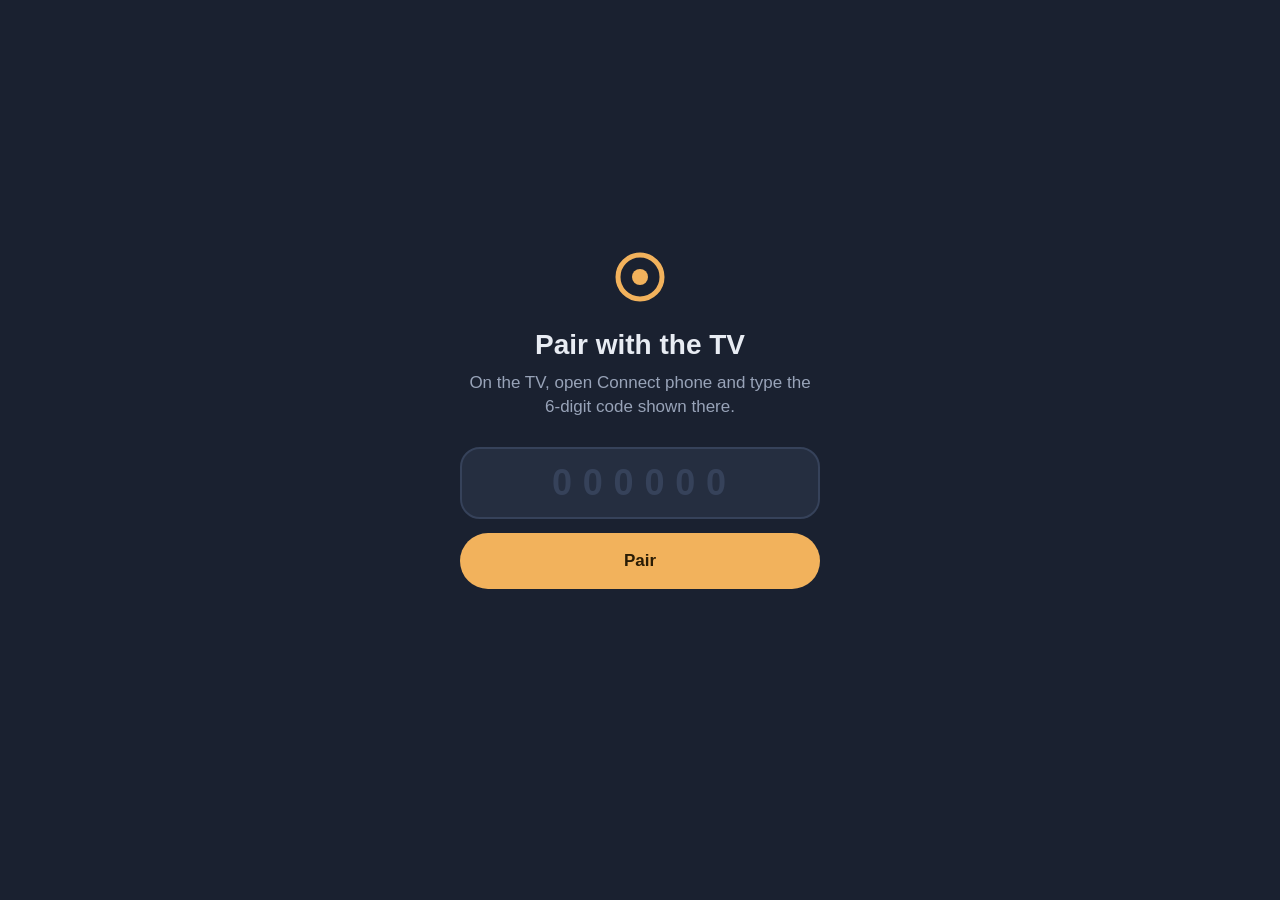
==== remote/web/static/index.html @ 1018f48e "v0.3.10 baseline" ====
<!doctype html>
<html lang="en">
<head>
<meta charset="utf-8">
<meta name="viewport" content="width=device-width, initial-scale=1, viewport-fit=cover, user-scalable=no">
<meta name="theme-color" content="#1A2130">
<meta name="apple-mobile-web-app-capable" content="yes">
<meta name="mobile-web-app-capable" content="yes">
<meta name="apple-mobile-web-app-status-bar-style" content="black-translucent">
<meta name="apple-mobile-web-app-title" content="Otto TV">
<title>Otto TV</title>
<link rel="manifest" href="manifest.webmanifest">
<link rel="icon" href="icon.svg" type="image/svg+xml">
<link rel="apple-touch-icon" href="icon-180.png">
<link rel="stylesheet" href="remote.css">
<script src="remote.js" defer></script>
</head>
<body>

<!-- Pairing: shown until this phone has the TV's token. -->
<main id="pair" class="screen" hidden>
  <div class="pair">
    <svg class="pair-mark" viewBox="0 0 64 64" aria-hidden="true"><circle cx="32" cy="32" r="22" fill="none" stroke="currentColor" stroke-width="5"/><circle cx="32" cy="32" r="8" fill="currentColor"/></svg>
    <h1 data-t="pairTitle">Pair with the TV</h1>
    <p data-t="pairHint">On the TV, open Connect phone and type the 6-digit code shown there.</p>
    <form id="pair-form" autocomplete="off">
      <label class="visually-hidden" for="pin" data-t="pinLabel">Code</label>
      <input id="pin" name="pin" inputmode="numeric" pattern="[0-9]*" maxlength="6"
             autocomplete="one-time-code" placeholder="000000" required>
      <button class="primary" type="submit" data-t="pairButton">Pair</button>
      <p id="pair-error" class="error" role="alert"></p>
    </form>
  </div>
</main>

<!-- The remote itself. -->
<main id="remote" class="screen" hidden>
  <header class="top">
    <div class="tv">
      <span id="status-dot" class="dot" aria-hidden="true"></span>
      <span id="tv-name">TV</span>
      <span id="status-text" class="muted"></span>
    </div>
    <div class="top-actions">
      <!-- Shown when the TV runs on a laptop: turns its own screen dark. -->
      <button id="laptop-btn" class="icon-btn" aria-pressed="false" aria-label="Turn the laptop screen off" hidden>
        <svg viewBox="0 0 24 24" aria-hidden="true"><rect x="4" y="5" width="16" height="11" rx="1.5"/><path d="M2 19.5h20"/><path class="slash" d="M4 3.5l16 14"/></svg>
      </button>
      <button class="icon-btn" data-key="power" data-t-label="power" aria-label="Sleep">
        <svg viewBox="0 0 24 24" aria-hidden="true"><path d="M12 3v8M6.3 6.8a8 8 0 1 0 11.4 0"/></svg>
      </button>
    </div>
  </header>

  <!-- Mode: buttons -->
  <section id="mode-buttons" class="mode">
    <div class="dpad" role="group" data-t-label="dpad" aria-label="Directional pad">
      <span class="tentacles" aria-hidden="true"></span>
      <button class="arrow up" data-key="up" data-hold data-t-label="up" aria-label="Up"><svg viewBox="0 0 24 24" aria-hidden="true"><path d="M6 15l6-6 6 6"/></svg></button>
      <button class="arrow right" data-key="right" data-hold data-t-label="right" aria-label="Right"><svg viewBox="0 0 24 24" aria-hidden="true"><path d="M9 6l6 6-6 6"/></svg></button>
      <button class="arrow down" data-key="down" data-hold data-t-label="down" aria-label="Down"><svg viewBox="0 0 24 24" aria-hidden="true"><path d="M6 9l6 6 6-6"/></svg></button>
      <button class="arrow left" data-key="left" data-hold data-t-label="left" aria-label="Left"><svg viewBox="0 0 24 24" aria-hidden="true"><path d="M15 6l-6 6 6 6"/></svg></button>
      <button class="ok" data-key="ok" data-hold>OK</button>
    </div>

    <div class="row nav">
      <button class="round" data-key="back" data-t-label="back" aria-label="Back">
        <svg viewBox="0 0 24 24" aria-hidden="true"><path d="M9 7L4 12l5 5M4 12h11a5 5 0 0 1 0 10h-2"/></svg>
      </button>
      <button class="round" data-key="home" data-t-label="home" aria-label="Home">
        <svg viewBox="0 0 24 24" aria-hidden="true"><path d="M4 11l8-7 8 7v9h-5v-6H9v6H4z"/></svg>
      </button>
      <button class="round" data-key="menu" data-t-label="menu" aria-label="Menu">
        <svg viewBox="0 0 24 24" aria-hidden="true"><path d="M5 7h14M5 12h14M5 17h14"/></svg>
      </button>
    </div>

    <div class="row media">
      <div class="rocker" role="group" data-t-label="volume" aria-label="Volume">
        <button data-key="voldown" data-hold data-t-label="voldown" aria-label="Volume down"><svg viewBox="0 0 24 24" aria-hidden="true"><path d="M6 12h12"/></svg></button>
        <svg class="rocker-icon" viewBox="0 0 24 24" aria-hidden="true"><path d="M4 9h4l5-4v14l-5-4H4z"/></svg>
        <button data-key="volup" data-hold data-t-label="volup" aria-label="Volume up"><svg viewBox="0 0 24 24" aria-hidden="true"><path d="M6 12h12M12 6v12"/></svg></button>
      </div>
      <button class="round small" data-key="mute" data-t-label="mute" aria-label="Mute">
        <svg viewBox="0 0 24 24" aria-hidden="true"><path d="M4 9h4l5-4v14l-5-4H4zM17 9l5 5M22 9l-5 5"/></svg>
      </button>
      <button class="round small" data-key="play" data-t-label="play" aria-label="Play or pause">
        <svg viewBox="0 0 24 24" aria-hidden="true"><path d="M6 5v14l8-7zM17 5v14M21 5v14"/></svg>
      </button>
    </div>
  </section>

  <!-- Mode: touchpad -->
  <section id="mode-touchpad" class="mode" hidden>
    <div id="pad" class="pad">
      <p class="pad-hint" data-t="padHint">Drag to move. Tap to click.<br>Two fingers to scroll.</p>
    </div>
    <div class="row nav">
      <button class="round" data-key="back" data-t-label="back" aria-label="Back">
        <svg viewBox="0 0 24 24" aria-hidden="true"><path d="M9 7L4 12l5 5M4 12h11a5 5 0 0 1 0 10h-2"/></svg>
      </button>
      <button class="round" data-key="home" data-t-label="home" aria-label="Home">
        <svg viewBox="0 0 24 24" aria-hidden="true"><path d="M4 11l8-7 8 7v9h-5v-6H9v6H4z"/></svg>
      </button>
    </div>
  </section>

  <!-- Mode: keyboard -->
  <section id="mode-keyboard" class="mode" hidden>
    <label class="type-label" for="typing" data-t="typeHint">What you type shows up on the TV.</label>
    <input id="typing" class="typing" type="text" autocomplete="off" autocorrect="off"
           autocapitalize="off" spellcheck="false" enterkeyhint="send">
    <div class="row keys">
      <button class="pill" data-key="backspace" data-t="erase">Erase</button>
      <button class="pill" data-key="space" data-t="space">Space</button>
      <button class="pill accent" data-key="enter" data-t="enter">Enter</button>
    </div>
    <p id="type-note" class="muted small" role="status"></p>
  </section>

  <nav class="tabs" role="tablist">
    <button role="tab" data-mode="buttons" aria-selected="true" data-t="tabButtons">Remote</button>
    <button role="tab" data-mode="touchpad" aria-selected="false" data-t="tabTouchpad">Touchpad</button>
    <button role="tab" data-mode="keyboard" aria-selected="false" data-t="tabKeyboard">Keyboard</button>
  </nav>
</main>

</body>
</html>
---- remote/web/static/remote.css ----
/* Phone remote. Dark on purpose: it lives in a dim living room. */
:root {
  --night: #1A2130;
  --surface: #252E40;
  --pressed: #303B52;
  --line: #36425A;
  --dot: #44516E;
  --text: #E8ECF3;
  --muted: #98A3B8;
  --amber: #F2B25C;
  --amber-ink: #2A1C05;
  --danger: #F07A6A;
  --ok-good: #7FD1A0;
  color-scheme: dark;
}

* { box-sizing: border-box; }

html, body { height: 100%; }

body {
  margin: 0;
  background: var(--night);
  color: var(--text);
  font: 17px/1.4 -apple-system, BlinkMacSystemFont, "Segoe UI", Roboto, sans-serif;
  -webkit-font-smoothing: antialiased;
  -webkit-user-select: none;
  user-select: none;
  -webkit-touch-callout: none;
  -webkit-tap-highlight-color: transparent;
  overscroll-behavior: none;
}

button {
  font: inherit;
  color: inherit;
  border: 0;
  background: none;
  padding: 0;
  cursor: pointer;
  touch-action: manipulation;
}
button:focus-visible, input:focus-visible {
  outline: 3px solid var(--amber);
  outline-offset: 3px;
}
svg { display: block; }
[hidden] { display: none !important; }

.visually-hidden {
  position: absolute; width: 1px; height: 1px; overflow: hidden;
  clip: rect(0 0 0 0); white-space: nowrap;
}
.muted { color: var(--muted); }
.small { font-size: 14px; }

.screen {
  display: flex;
  flex-direction: column;
  height: 100dvh;
  padding: max(12px, env(safe-area-inset-top)) 20px max(12px, env(safe-area-inset-bottom));
}

/* Line icons share one stroke style. */
button svg, .rocker-icon {
  width: 26px; height: 26px;
  fill: none; stroke: currentColor; stroke-width: 2;
  stroke-linecap: round; stroke-linejoin: round;
}

/* --- Header ------------------------------------------------------------------ */

.top {
  display: flex;
  align-items: center;
  justify-content: space-between;
  min-height: 52px;
}
.tv {
  display: grid;
  grid-template-columns: auto minmax(0, 1fr);
  align-items: center;
  column-gap: 10px;
  min-width: 0;
}
#tv-name {
  font-weight: 600;
  white-space: nowrap;
  overflow: hidden;
  text-overflow: ellipsis;
}
#status-text { grid-column: 2; font-size: 13px; line-height: 1.25; }
#status-text:empty { display: none; }
.dot {
  width: 10px; height: 10px; border-radius: 50%;
  background: var(--muted);
  transition: background .2s;
}
.dot.on { background: var(--ok-good); }
.dot.off { background: var(--danger); }

.icon-btn {
  width: 44px; height: 44px; border-radius: 50%;
  display: grid; place-items: center;
  background: var(--surface);
}
.icon-btn svg { width: 22px; height: 22px; }
.top-actions { display: flex; align-items: center; gap: 8px; flex: none; }
/* The laptop button shows its state: slashed while the laptop screen is dark. */
#laptop-btn .slash { display: none; }
#laptop-btn[aria-pressed="true"] .slash { display: inline; }
#laptop-btn[aria-pressed="true"] { background: var(--amber); color: var(--amber-ink); }

/* --- Modes ------------------------------------------------------------------- */

.mode {
  flex: 1;
  display: flex;
  flex-direction: column;
  align-items: center;
  justify-content: center;
  gap: 28px;
  min-height: 0;
}

/* The directional pad: one disc cut into four wedges, OK on top. */
.dpad {
  --size: min(78vw, 46dvh, 320px);
  position: relative;
  width: var(--size);
  height: var(--size);
  border-radius: 50%;
  background: var(--surface);
  overflow: hidden;
  touch-action: none;
}
/* Eight little dots around the rim: Otto's tentacles, if you look for them. */
.tentacles {
  position: absolute; inset: 0;
  pointer-events: none;
  background:
    radial-gradient(circle at 66.84% 9.35%, var(--dot) 0 3px, transparent 3.5px),
    radial-gradient(circle at 90.65% 33.16%, var(--dot) 0 3px, transparent 3.5px),
    radial-gradient(circle at 90.65% 66.84%, var(--dot) 0 3px, transparent 3.5px),
    radial-gradient(circle at 66.84% 90.65%, var(--dot) 0 3px, transparent 3.5px),
    radial-gradient(circle at 33.16% 90.65%, var(--dot) 0 3px, transparent 3.5px),
    radial-gradient(circle at 9.35% 66.84%, var(--dot) 0 3px, transparent 3.5px),
    radial-gradient(circle at 9.35% 33.16%, var(--dot) 0 3px, transparent 3.5px),
    radial-gradient(circle at 33.16% 9.35%, var(--dot) 0 3px, transparent 3.5px);
  z-index: 2;
}
.arrow {
  position: absolute; inset: 0;
  display: flex;
  color: var(--text);
  transition: background .08s;
}
.arrow svg { width: 34px; height: 34px; stroke-width: 2.4; }
.arrow.up    { clip-path: polygon(0 0, 100% 0, 50% 50%); justify-content: center; align-items: flex-start; padding-top: 12%; }
.arrow.right { clip-path: polygon(100% 0, 100% 100%, 50% 50%); justify-content: flex-end; align-items: center; padding-right: 12%; }
.arrow.down  { clip-path: polygon(0 100%, 100% 100%, 50% 50%); justify-content: center; align-items: flex-end; padding-bottom: 12%; }
.arrow.left  { clip-path: polygon(0 0, 0 100%, 50% 50%); justify-content: flex-start; align-items: center; padding-left: 12%; }
.arrow.pressed { background: var(--pressed); }

.ok {
  position: absolute;
  inset: 31%;
  border-radius: 50%;
  background: var(--amber);
  color: var(--amber-ink);
  font-size: 22px;
  font-weight: 700;
  letter-spacing: .02em;
  z-index: 3;
  box-shadow: 0 0 0 10px var(--night);
  transition: transform .08s;
}
.ok.pressed { transform: scale(.94); }

.row {
  display: flex;
  align-items: center;
  justify-content: center;
  gap: 18px;
  width: 100%;
}

.round {
  width: 64px; height: 64px; border-radius: 50%;
  display: grid; place-items: center;
  background: var(--surface);
  transition: background .08s, transform .08s;
}
.round.small { width: 56px; height: 56px; }
.round.pressed, .icon-btn.pressed, .rocker button.pressed, .pill.pressed {
  background: var(--pressed);
  transform: scale(.95);
}

.rocker {
  display: flex;
  align-items: center;
  height: 56px;
  border-radius: 28px;
  background: var(--surface);
}
.rocker button {
  width: 64px; height: 56px; border-radius: 28px;
  display: grid; place-items: center;
}
.rocker-icon { width: 22px; height: 22px; color: var(--muted); }

/* Touchpad */
.pad {
  position: relative;
  width: 100%;
  flex: 1;
  max-height: 62dvh;
  border-radius: 28px;
  background:
    radial-gradient(circle, var(--line) 1px, transparent 1.5px) 0 0 / 22px 22px,
    var(--surface);
  touch-action: none;
  display: grid;
  place-items: center;
}
.pad.active { background-color: var(--pressed); }
.pad-hint {
  margin: 0;
  padding: 0 24px;
  white-space: pre-line;
  text-align: center;
  color: var(--muted);
  pointer-events: none;
}

/* Keyboard: content sits up top, the phone's own keyboard covers the rest. */
#mode-keyboard { justify-content: flex-start; padding-top: 24px; gap: 16px; }
.type-label { color: var(--muted); align-self: flex-start; }
.typing {
  width: 100%;
  height: 64px;
  padding: 0 20px;
  border-radius: 20px;
  border: 2px solid var(--line);
  background: var(--surface);
  color: var(--text);
  font-size: 20px;
  caret-color: var(--amber);
  -webkit-user-select: text;
  user-select: text;
}
.typing:focus { outline: none; border-color: var(--amber); }
.keys { gap: 12px; }
.pill {
  flex: 1;
  height: 52px;
  border-radius: 26px;
  background: var(--surface);
  font-weight: 600;
  transition: background .08s, transform .08s;
}
.pill.accent { background: var(--amber); color: var(--amber-ink); }

/* Tabs */
.tabs {
  display: flex;
  gap: 6px;
  padding: 6px;
  border-radius: 24px;
  background: var(--surface);
}
.tabs button {
  flex: 1;
  height: 44px;
  border-radius: 18px;
  color: var(--muted);
  font-size: 15px;
  font-weight: 600;
}
.tabs button[aria-selected="true"] {
  background: var(--night);
  color: var(--amber);
}

/* --- Pairing ------------------------------------------------------------------ */

.pair {
  margin: auto;
  width: 100%;
  max-width: 360px;
  text-align: center;
}
.pair-mark { width: 64px; height: 64px; margin: 0 auto 20px; color: var(--amber); }
.pair h1 { font-size: 28px; line-height: 1.15; margin: 0 0 10px; }
.pair p { color: var(--muted); margin: 0 0 28px; }
.pair form { display: flex; flex-direction: column; gap: 14px; }
#pin {
  height: 72px;
  border-radius: 20px;
  border: 2px solid var(--line);
  background: var(--surface);
  color: var(--text);
  font-size: 36px;
  font-weight: 600;
  letter-spacing: .3em;
  text-align: center;
  padding-left: .3em;
  font-variant-numeric: tabular-nums;
  -webkit-user-select: text;
  user-select: text;
}
#pin:focus { outline: none; border-color: var(--amber); }
#pin::placeholder { color: var(--line); }
.primary {
  height: 56px;
  border-radius: 28px;
  background: var(--amber);
  color: var(--amber-ink);
  font-weight: 700;
}
.error { color: var(--danger); min-height: 1.4em; margin: 0; }

@media (prefers-reduced-motion: reduce) {
  * { transition: none !important; }
}
@media (min-height: 760px) {
  .mode { gap: 36px; }
}
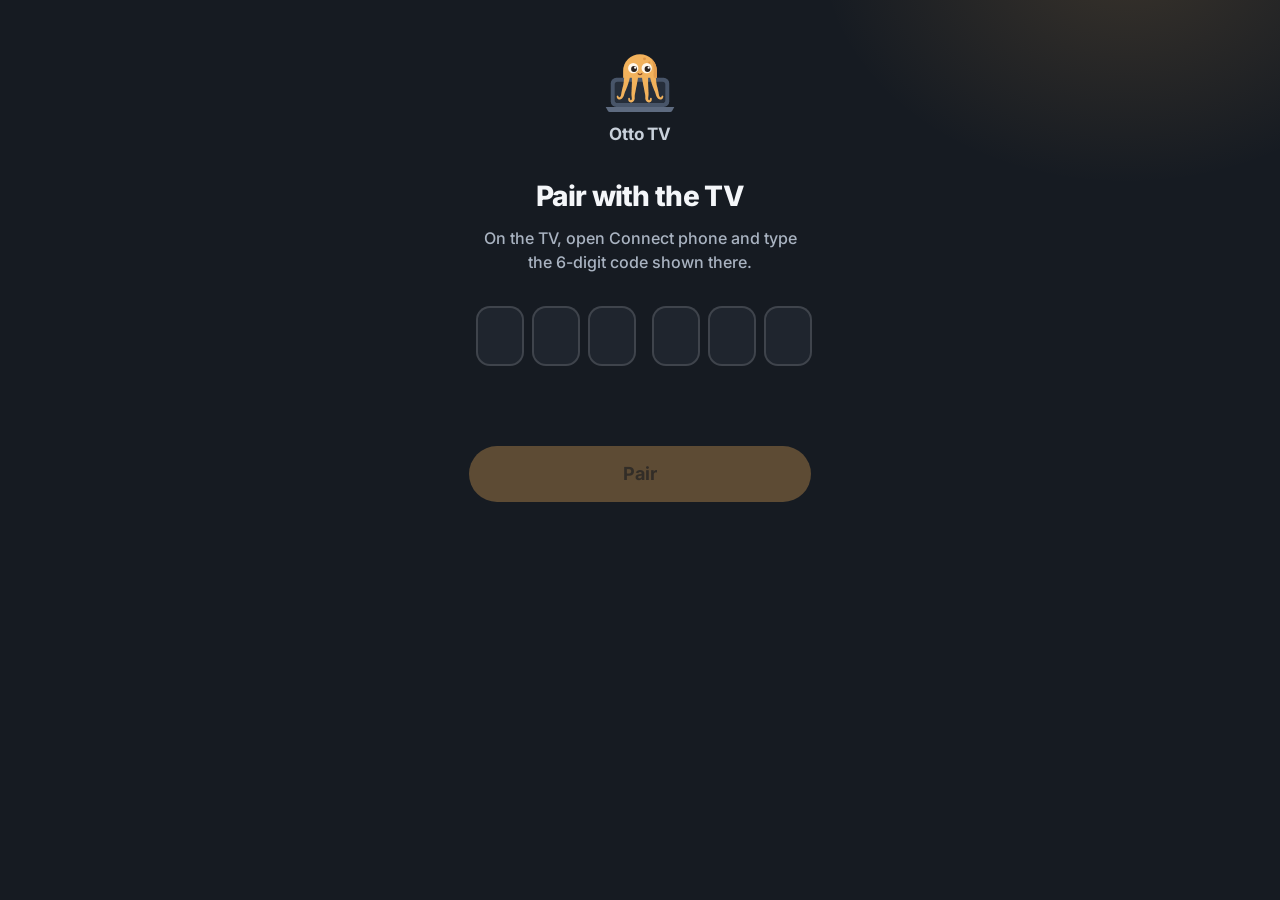
==== commit 35f5dec6: "Phone remote: the design's screens; 0.4.5 index.html, remote.css and remote.js follow the Remote boa" ====
--- a/remote/web/static/index.html
+++ b/remote/web/static/index.html
@@ -3,7 +3,7 @@
 <head>
 <meta charset="utf-8">
 <meta name="viewport" content="width=device-width, initial-scale=1, viewport-fit=cover, user-scalable=no">
-<meta name="theme-color" content="#1A2130">
+<meta name="theme-color" content="#161B22">
 <meta name="apple-mobile-web-app-capable" content="yes">
 <meta name="mobile-web-app-capable" content="yes">
 <meta name="apple-mobile-web-app-status-bar-style" content="black-translucent">
@@ -18,110 +18,123 @@
 <body>
 
 <!-- Pairing: shown until this phone has the TV's token. -->
-<main id="pair" class="screen" hidden>
-  <div class="pair">
-    <svg class="pair-mark" viewBox="0 0 64 64" aria-hidden="true"><circle cx="32" cy="32" r="22" fill="none" stroke="currentColor" stroke-width="5"/><circle cx="32" cy="32" r="8" fill="currentColor"/></svg>
-    <h1 data-t="pairTitle">Pair with the TV</h1>
-    <p data-t="pairHint">On the TV, open Connect phone and type the 6-digit code shown there.</p>
-    <form id="pair-form" autocomplete="off">
-      <label class="visually-hidden" for="pin" data-t="pinLabel">Code</label>
-      <input id="pin" name="pin" inputmode="numeric" pattern="[0-9]*" maxlength="6"
-             autocomplete="one-time-code" placeholder="000000" required>
-      <button class="primary" type="submit" data-t="pairButton">Pair</button>
-      <p id="pair-error" class="error" role="alert"></p>
-    </form>
-  </div>
+<main id="pair" class="screen pair" hidden>
+  <img class="pair-logo" src="icon.svg" alt="" width="72" height="72">
+  <p class="pair-brand">Otto TV</p>
+  <h1 data-t="pairTitle">Pair with the TV</h1>
+  <p class="pair-hint" data-t="pairHint">On the TV, open Connect phone and type the 6-digit code shown there.</p>
+  <form id="pair-form" autocomplete="off">
+    <label class="boxes" id="boxes">
+      <span class="visually-hidden" data-t="pinLabel">6-digit code</span>
+      <span class="box" aria-hidden="true"></span><span class="box" aria-hidden="true"></span><span class="box" aria-hidden="true"></span>
+      <span class="box gap" aria-hidden="true"></span><span class="box" aria-hidden="true"></span><span class="box" aria-hidden="true"></span>
+      <input id="pin" name="pin" type="text" inputmode="numeric" pattern="[0-9]*" maxlength="6"
+             autocomplete="one-time-code" required>
+    </label>
+    <div class="pair-error-slot">
+      <p id="pair-error" class="pair-error" role="alert" hidden>
+        <svg viewBox="0 0 24 24" aria-hidden="true"><path id="pair-error-icon" d=""/></svg>
+        <span id="pair-error-text"></span>
+      </p>
+    </div>
+    <button id="pair-btn" class="pair-btn" type="submit" data-t="pairButton" aria-disabled="true">Pair</button>
+  </form>
 </main>
 
 <!-- The remote itself. -->
-<main id="remote" class="screen" hidden>
+<main id="remote" class="screen remote" hidden>
   <header class="top">
     <div class="tv">
+      <img src="icon.svg" alt="" width="30" height="30">
+      <span id="tv-name">Otto TV</span>
       <span id="status-dot" class="dot" aria-hidden="true"></span>
-      <span id="tv-name">TV</span>
-      <span id="status-text" class="muted"></span>
+      <span id="status-text" class="visually-hidden"></span>
     </div>
     <div class="top-actions">
       <!-- Shown when the TV runs on a laptop: turns its own screen dark. -->
-      <button id="laptop-btn" class="icon-btn" aria-pressed="false" aria-label="Turn the laptop screen off" hidden>
-        <svg viewBox="0 0 24 24" aria-hidden="true"><rect x="4" y="5" width="16" height="11" rx="1.5"/><path d="M2 19.5h20"/><path class="slash" d="M4 3.5l16 14"/></svg>
+      <button id="laptop-btn" class="chip" aria-pressed="false" hidden>
+        <svg viewBox="0 0 24 24" aria-hidden="true"><path id="laptop-icon" d="M4 5h16v11H4z M2 19.5h20"/></svg>
+        <span id="laptop-text" data-t="screenOn">Screen on</span>
       </button>
-      <button class="icon-btn" data-key="power" data-t-label="power" aria-label="Sleep">
-        <svg viewBox="0 0 24 24" aria-hidden="true"><path d="M12 3v8M6.3 6.8a8 8 0 1 0 11.4 0"/></svg>
+      <button class="round-btn" data-key="power" data-t-label="power" aria-label="Sleep">
+        <svg viewBox="0 0 24 24" aria-hidden="true"><path d="M20 14.5A8 8 0 1 1 9.5 4a6.5 6.5 0 0 0 10.5 10.5z"/></svg>
       </button>
     </div>
   </header>
 
-  <!-- Mode: buttons -->
-  <section id="mode-buttons" class="mode">
-    <div class="dpad" role="group" data-t-label="dpad" aria-label="Directional pad">
-      <span class="tentacles" aria-hidden="true"></span>
-      <button class="arrow up" data-key="up" data-hold data-t-label="up" aria-label="Up"><svg viewBox="0 0 24 24" aria-hidden="true"><path d="M6 15l6-6 6 6"/></svg></button>
-      <button class="arrow right" data-key="right" data-hold data-t-label="right" aria-label="Right"><svg viewBox="0 0 24 24" aria-hidden="true"><path d="M9 6l6 6-6 6"/></svg></button>
-      <button class="arrow down" data-key="down" data-hold data-t-label="down" aria-label="Down"><svg viewBox="0 0 24 24" aria-hidden="true"><path d="M6 9l6 6 6-6"/></svg></button>
-      <button class="arrow left" data-key="left" data-hold data-t-label="left" aria-label="Left"><svg viewBox="0 0 24 24" aria-hidden="true"><path d="M15 6l-6 6 6 6"/></svg></button>
-      <button class="ok" data-key="ok" data-hold>OK</button>
-    </div>
+  <div id="reconnecting" class="banner warn" role="status" hidden>
+    <svg viewBox="0 0 24 24" aria-hidden="true"><path d="M20 11a8 8 0 0 0-14.3-4.9L4 8 M4 4v4h4 M4 13a8 8 0 0 0 14.3 4.9L20 16 M20 20v-4h-4"/></svg>
+    <span data-t="reconnecting">Reconnecting…</span>
+  </div>
+  <div id="down" class="banner down" role="alert" hidden>
+    <svg viewBox="0 0 24 24" aria-hidden="true"><path class="faint" d="M2.5 9a14 14 0 0 1 19 0 M5.5 12.5a9.5 9.5 0 0 1 13 0 M8.8 16a5 5 0 0 1 6.4 0"/><path d="M12 19.5h.01 M4 3.5l16 17"/></svg>
+    <span data-t="noInput">The TV can’t receive commands right now</span>
+  </div>
 
-    <div class="row nav">
-      <button class="round" data-key="back" data-t-label="back" aria-label="Back">
-        <svg viewBox="0 0 24 24" aria-hidden="true"><path d="M9 7L4 12l5 5M4 12h11a5 5 0 0 1 0 10h-2"/></svg>
-      </button>
-      <button class="round" data-key="home" data-t-label="home" aria-label="Home">
-        <svg viewBox="0 0 24 24" aria-hidden="true"><path d="M4 11l8-7 8 7v9h-5v-6H9v6H4z"/></svg>
-      </button>
-      <button class="round" data-key="menu" data-t-label="menu" aria-label="Menu">
-        <svg viewBox="0 0 24 24" aria-hidden="true"><path d="M5 7h14M5 12h14M5 17h14"/></svg>
-      </button>
-    </div>
+  <div id="body" class="body">
+    <!-- Mode: remote -->
+    <section id="mode-buttons" class="mode control">
+      <div class="dpad" role="group" data-t-label="dpad" aria-label="Directional pad">
+        <button class="arrow up" data-key="up" data-hold data-t-label="up" aria-label="Up"><svg viewBox="0 0 24 24" aria-hidden="true"><path d="M6 15l6-6 6 6"/></svg></button>
+        <button class="arrow right" data-key="right" data-hold data-t-label="right" aria-label="Right"><svg viewBox="0 0 24 24" aria-hidden="true"><path d="M9 6l6 6-6 6"/></svg></button>
+        <button class="arrow down" data-key="down" data-hold data-t-label="down" aria-label="Down"><svg viewBox="0 0 24 24" aria-hidden="true"><path d="M6 9l6 6 6-6"/></svg></button>
+        <button class="arrow left" data-key="left" data-hold data-t-label="left" aria-label="Left"><svg viewBox="0 0 24 24" aria-hidden="true"><path d="M15 6l-6 6 6 6"/></svg></button>
+        <button class="ok" data-key="ok" data-hold>OK</button>
+      </div>
 
-    <div class="row media">
-      <div class="rocker" role="group" data-t-label="volume" aria-label="Volume">
-        <button data-key="voldown" data-hold data-t-label="voldown" aria-label="Volume down"><svg viewBox="0 0 24 24" aria-hidden="true"><path d="M6 12h12"/></svg></button>
-        <svg class="rocker-icon" viewBox="0 0 24 24" aria-hidden="true"><path d="M4 9h4l5-4v14l-5-4H4z"/></svg>
-        <button data-key="volup" data-hold data-t-label="volup" aria-label="Volume up"><svg viewBox="0 0 24 24" aria-hidden="true"><path d="M6 12h12M12 6v12"/></svg></button>
+      <div class="nav">
+        <button class="key" data-key="back"><svg viewBox="0 0 24 24" aria-hidden="true"><path d="M9 14l-5-5 5-5 M4 9h10.5a5.5 5.5 0 0 1 0 11H11"/></svg><span data-t="back">Back</span></button>
+        <button class="key" data-key="home"><svg viewBox="0 0 24 24" aria-hidden="true"><path d="M4 11l8-7 8 7v9h-5.5v-6h-5v6H4z"/></svg><span data-t="home">Home</span></button>
+        <button class="key" data-key="menu"><svg viewBox="0 0 24 24" aria-hidden="true"><path d="M4 7h16 M4 12h16 M4 17h16"/></svg><span data-t="menu">Menu</span></button>
       </div>
-      <button class="round small" data-key="mute" data-t-label="mute" aria-label="Mute">
-        <svg viewBox="0 0 24 24" aria-hidden="true"><path d="M4 9h4l5-4v14l-5-4H4zM17 9l5 5M22 9l-5 5"/></svg>
-      </button>
-      <button class="round small" data-key="play" data-t-label="play" aria-label="Play or pause">
-        <svg viewBox="0 0 24 24" aria-hidden="true"><path d="M6 5v14l8-7zM17 5v14M21 5v14"/></svg>
-      </button>
-    </div>
-  </section>
 
-  <!-- Mode: touchpad -->
-  <section id="mode-touchpad" class="mode" hidden>
-    <div id="pad" class="pad">
-      <p class="pad-hint" data-t="padHint">Drag to move. Tap to click.<br>Two fingers to scroll.</p>
-    </div>
-    <div class="row nav">
-      <button class="round" data-key="back" data-t-label="back" aria-label="Back">
-        <svg viewBox="0 0 24 24" aria-hidden="true"><path d="M9 7L4 12l5 5M4 12h11a5 5 0 0 1 0 10h-2"/></svg>
-      </button>
-      <button class="round" data-key="home" data-t-label="home" aria-label="Home">
-        <svg viewBox="0 0 24 24" aria-hidden="true"><path d="M4 11l8-7 8 7v9h-5v-6H9v6H4z"/></svg>
-      </button>
-    </div>
-  </section>
+      <div class="media">
+        <div class="volume" role="group" data-t-label="volume" aria-label="Volume">
+          <button data-key="voldown" data-hold data-t-label="voldown" aria-label="Volume down"><svg viewBox="0 0 24 24" aria-hidden="true"><path d="M3 9.5v5h3.5L12 19V5L6.5 9.5H3z M16 12h5"/></svg></button>
+          <button data-key="mute" data-t-label="mute" aria-label="Mute"><svg viewBox="0 0 24 24" aria-hidden="true"><path d="M3 9.5v5h3.5L12 19V5L6.5 9.5H3z M16 9.5l5 5 M21 9.5l-5 5"/></svg></button>
+          <button data-key="volup" data-hold data-t-label="volup" aria-label="Volume up"><svg viewBox="0 0 24 24" aria-hidden="true"><path d="M3 9.5v5h3.5L12 19V5L6.5 9.5H3z M16 12h5 M18.5 9.5v5"/></svg></button>
+        </div>
+        <button class="key play" data-key="play" data-t-label="play" aria-label="Play or pause"><svg viewBox="0 0 24 24" aria-hidden="true"><path d="M4 5.5v13l8-6.5z M15.5 5.5v13 M20 5.5v13"/></svg></button>
+      </div>
+    </section>
 
-  <!-- Mode: keyboard -->
-  <section id="mode-keyboard" class="mode" hidden>
-    <label class="type-label" for="typing" data-t="typeHint">What you type shows up on the TV.</label>
-    <input id="typing" class="typing" type="text" autocomplete="off" autocorrect="off"
-           autocapitalize="off" spellcheck="false" enterkeyhint="send">
-    <div class="row keys">
-      <button class="pill" data-key="backspace" data-t="erase">Erase</button>
-      <button class="pill" data-key="space" data-t="space">Space</button>
-      <button class="pill accent" data-key="enter" data-t="enter">Enter</button>
-    </div>
-    <p id="type-note" class="muted small" role="status"></p>
-  </section>
+    <!-- Mode: touchpad -->
+    <section id="mode-touchpad" class="mode touch" hidden>
+      <div id="pad" class="pad" role="application" aria-label="Touchpad">
+        <div class="pad-hint">
+          <svg viewBox="0 0 24 24" aria-hidden="true"><path d="M9 11V5.5a1.5 1.5 0 0 1 3 0V10 M12 9.5a1.5 1.5 0 0 1 3 0V11 M15 10.5a1.5 1.5 0 0 1 3 0V15a6 6 0 0 1-6 6h-1a5 5 0 0 1-4.2-2.3L4.5 15a1.5 1.5 0 0 1 2.4-1.8L9 15"/></svg>
+          <p data-t="padHint">Drag to move. Tap to click. Two fingers to scroll, tap with two to go back.</p>
+        </div>
+        <span id="touch" class="touch-dot" aria-hidden="true"></span>
+      </div>
+    </section>
 
-  <nav class="tabs" role="tablist">
-    <button role="tab" data-mode="buttons" aria-selected="true" data-t="tabButtons">Remote</button>
-    <button role="tab" data-mode="touchpad" aria-selected="false" data-t="tabTouchpad">Touchpad</button>
-    <button role="tab" data-mode="keyboard" aria-selected="false" data-t="tabKeyboard">Keyboard</button>
+    <!-- Mode: keyboard -->
+    <section id="mode-keyboard" class="mode type" hidden>
+      <label class="field">
+        <span class="visually-hidden" data-t="typeLabel">Text for the TV</span>
+        <textarea id="typing" autocomplete="off" autocorrect="off" autocapitalize="off"
+                  spellcheck="false" enterkeyhint="send" rows="3"></textarea>
+        <span id="typing-hint" class="field-hint" aria-hidden="true" data-t="typeHint">What you type shows up on the TV.</span>
+      </label>
+      <div class="keys">
+        <button class="key" data-key="backspace"><svg viewBox="0 0 24 24" aria-hidden="true"><path d="M9 5h11v14H9l-6-7z M12 9.5l5 5 M17 9.5l-5 5"/></svg><span data-t="erase">Erase</span></button>
+        <button class="key" data-key="space"><svg viewBox="0 0 24 24" aria-hidden="true"><path d="M4 10v4h16v-4"/></svg><span data-t="space">Space</span></button>
+        <button class="key accent" data-key="enter"><svg viewBox="0 0 24 24" aria-hidden="true"><path d="M20 5v6a3 3 0 0 1-3 3H5 M9 10l-4 4 4 4"/></svg><span data-t="enter">Enter</span></button>
+      </div>
+      <p id="type-note" class="notice" role="status" hidden>
+        <svg viewBox="0 0 24 24" aria-hidden="true"><path d="M21 12a9 9 0 1 1-18 0a9 9 0 1 1 18 0z M12 11v5.5 M12 7.5h.01"/></svg>
+        <span data-t="skipped">Some characters can’t be typed on the TV and were skipped.</span>
+      </p>
+    </section>
+  </div>
+
+  <div id="toast" class="toast" role="status" aria-live="polite"><span id="toast-text"></span></div>
+
+  <nav class="tabs" role="tablist" data-t-label="modes" aria-label="Remote modes">
+    <button role="tab" data-mode="buttons" aria-selected="true"><svg viewBox="0 0 24 24" aria-hidden="true"><path d="M12 3a9 9 0 1 1 0 18a9 9 0 1 1 0-18z M12 7l-2.2 2.4h4.4z M12 17l-2.2-2.4h4.4z M7 12l2.4-2.2v4.4z M17 12l-2.4-2.2v4.4z"/></svg><span data-t="tabButtons">Remote</span></button>
+    <button role="tab" data-mode="touchpad" aria-selected="false"><svg viewBox="0 0 24 24" aria-hidden="true"><path d="M3.5 6a2 2 0 0 1 2-2h13a2 2 0 0 1 2 2v12a2 2 0 0 1-2 2h-13a2 2 0 0 1-2-2z M12 13.5a1.5 1.5 0 1 0 0-3a1.5 1.5 0 1 0 0 3z"/></svg><span data-t="tabTouchpad">Touchpad</span></button>
+    <button role="tab" data-mode="keyboard" aria-selected="false"><svg viewBox="0 0 24 24" aria-hidden="true"><path d="M4 6.5h16a2 2 0 0 1 2 2v7a2 2 0 0 1-2 2H4a2 2 0 0 1-2-2v-7a2 2 0 0 1 2-2z M6 10h.01 M10 10h.01 M14 10h.01 M18 10h.01 M8 14h8"/></svg><span data-t="tabKeyboard">Keyboard</span></button>
   </nav>
 </main>
 
--- a/remote/web/static/remote.css
+++ b/remote/web/static/remote.css
@@ -1,329 +1,458 @@
-/* Phone remote. Dark on purpose: it lives in a dim living room. */
+/* Phone remote (design: Remote, 390x844). Sizes follow the design at that
+   size; the D-pad shrinks on narrow or short phones. No inline styles: the
+   page's CSP. */
+@font-face {
+  font-family: Inter;
+  src: url(inter.woff2) format("woff2");
+  font-weight: 100 900;
+}
 :root {
-  --night: #1A2130;
-  --surface: #252E40;
-  --pressed: #303B52;
-  --line: #36425A;
-  --dot: #44516E;
-  --text: #E8ECF3;
-  --muted: #98A3B8;
+  --night: #161B22;
+  --text: #F4F6F9;
+  --muted: #A9B3C1;
+  --faint: #8E99A8;
   --amber: #F2B25C;
-  --amber-ink: #2A1C05;
-  --danger: #F07A6A;
-  --ok-good: #7FD1A0;
+  --amber-hot: #E3A24F;
+  --amber-soft: #F6CF95;
+  --red: #F28B82;
+  --ink: #15191F;
+  --key: #222933;
+  --key-hot: #2F3744;
+  --well: #1F252E;
+  --line: rgba(255, 255, 255, 0.08);
+  --top: max(env(safe-area-inset-top), 12px);
+  --bottom: max(env(safe-area-inset-bottom), 16px);
+  --dpad: min(320px, calc(100vw - 48px), calc(100dvh - 430px));
   color-scheme: dark;
 }
-
 * { box-sizing: border-box; }
-
+[hidden] { display: none !important; }
 html, body { height: 100%; }
-
 body {
   margin: 0;
-  background: var(--night);
+  background: radial-gradient(440px 340px at 88% -6%, rgba(242, 178, 92, 0.16), rgba(242, 178, 92, 0) 70%), var(--night);
+  background-attachment: fixed;
   color: var(--text);
-  font: 17px/1.4 -apple-system, BlinkMacSystemFont, "Segoe UI", Roboto, sans-serif;
-  -webkit-font-smoothing: antialiased;
+  font-family: Inter, -apple-system, BlinkMacSystemFont, "Segoe UI", Roboto, system-ui, sans-serif;
+  -webkit-tap-highlight-color: transparent;
   -webkit-user-select: none;
   user-select: none;
-  -webkit-touch-callout: none;
-  -webkit-tap-highlight-color: transparent;
   overscroll-behavior: none;
 }
-
-button {
-  font: inherit;
-  color: inherit;
+button { font-family: inherit; color: inherit; }
+svg { fill: none; stroke: currentColor; stroke-linecap: round; stroke-linejoin: round; }
+.visually-hidden {
+  position: absolute;
+  width: 1px;
+  height: 1px;
+  overflow: hidden;
+  clip: rect(0 0 0 0);
+  white-space: nowrap;
+}
+.screen { min-height: 100%; }
+
+/* --- Pairing -------------------------------------------------------------------- */
+.pair {
+  padding: calc(var(--top) + 32px) 24px calc(var(--bottom) + 18px);
+  display: flex;
+  flex-direction: column;
+  align-items: center;
+  text-align: center;
+}
+.pair-logo { display: block; }
+.pair-brand { margin: 8px 0 0; font-size: 17px; font-weight: 700; letter-spacing: -0.01em; color: #C9D1DB; }
+.pair h1 { margin: 36px 0 0; font-size: 28px; font-weight: 800; line-height: 1.2; letter-spacing: -0.025em; }
+.pair-hint { margin: 12px 0 0; max-width: 320px; font-size: 16px; font-weight: 500; line-height: 1.5; color: var(--muted); }
+#pair-form { width: 100%; max-width: 342px; display: flex; flex-direction: column; align-items: center; }
+.boxes { position: relative; margin-top: 32px; display: flex; cursor: text; }
+.box {
+  position: relative;
+  display: flex;
+  align-items: center;
+  justify-content: center;
+  width: 48px;
+  height: 60px;
+  margin-left: 8px;
+  border-radius: 14px;
+  background: var(--well);
+  border: 2px solid rgba(255, 255, 255, 0.14);
+  font-size: 30px;
+  font-weight: 700;
+  font-variant-numeric: tabular-nums;
+}
+.box:first-of-type { margin-left: 0; }
+.box.gap { margin-left: 16px; }
+.box.filled { background: #262D38; }
+.box.active { border-color: var(--amber); }
+.box.active::after {
+  content: "";
+  position: absolute;
+  left: 50%;
+  top: 15px;
+  width: 2px;
+  height: 26px;
+  margin-left: -1px;
+  border-radius: 1px;
+  background: var(--amber);
+  animation: caret 1s steps(1) infinite;
+}
+@keyframes caret { 50% { opacity: 0; } }
+.boxes.bad .box { border-color: var(--red); }
+/* The real input sits over the boxes, invisible: the phone's keyboard and
+   one-time-code autofill still work. */
+#pin {
+  position: absolute;
+  inset: 0;
+  width: 100%;
+  height: 100%;
+  margin: 0;
+  padding: 0;
   border: 0;
-  background: none;
+  background: transparent;
+  color: transparent;
+  caret-color: transparent;
+  font-size: 16px;
+  opacity: 0;
+}
+.pair-error-slot { margin-top: 16px; min-height: 52px; display: flex; justify-content: center; }
+.pair-error {
+  margin: 0;
+  max-width: 330px;
+  display: flex;
+  align-items: flex-start;
+  gap: 8px;
+  text-align: left;
+  font-size: 15px;
+  font-weight: 600;
+  line-height: 1.45;
+  color: var(--red);
+}
+.pair-error svg { flex: none; width: 20px; height: 20px; margin-top: 1px; stroke-width: 2.2; }
+.pair-btn {
+  margin-top: 12px;
+  width: 100%;
+  height: 56px;
+  border: 0;
+  border-radius: 28px;
+  background: rgba(242, 178, 92, 0.32);
+  color: rgba(21, 25, 31, 0.6);
+  font-size: 18px;
+  font-weight: 700;
+  cursor: pointer;
+  transition: transform 120ms ease-out;
+}
+.pair-btn[aria-disabled="false"] { background: var(--amber); color: var(--ink); }
+.pair-btn.pressed { transform: scale(0.96); background: var(--amber-hot); }
+
+/* --- Remote ---------------------------------------------------------------------- */
+.remote {
+  height: 100%;
+  min-height: 0;
+  padding: var(--top) 24px var(--bottom);
+  display: flex;
+  flex-direction: column;
+}
+.top { flex: none; height: 56px; display: flex; align-items: center; justify-content: space-between; }
+.tv { display: flex; align-items: center; gap: 8px; min-width: 0; }
+.tv img { display: block; flex: none; }
+#tv-name { font-size: 18px; font-weight: 700; letter-spacing: -0.015em; white-space: nowrap; overflow: hidden; text-overflow: ellipsis; }
+.dot { flex: none; width: 10px; height: 10px; border-radius: 5px; background: #4CC38A; box-shadow: 0 0 0 3px rgba(76, 195, 138, 0.22); }
+.dot.warn { background: var(--amber); box-shadow: 0 0 0 3px rgba(242, 178, 92, 0.22); }
+.dot.down { background: var(--red); box-shadow: 0 0 0 3px rgba(242, 139, 130, 0.22); }
+.top-actions { display: flex; align-items: center; gap: 8px; }
+.chip, .round-btn {
+  display: flex;
+  align-items: center;
+  height: 48px;
+  border: 1px solid var(--line);
+  border-radius: 24px;
+  background: var(--key);
+  cursor: pointer;
+  transition: transform 120ms ease-out;
+}
+.chip { gap: 8px; padding: 0 14px; font-size: 15px; font-weight: 600; color: var(--text); white-space: nowrap; }
+.chip[aria-pressed="true"] { color: var(--muted); }
+.chip svg { width: 20px; height: 20px; stroke-width: 2; }
+.round-btn { justify-content: center; width: 48px; padding: 0; color: #DCE2E9; }
+.round-btn svg { width: 22px; height: 22px; stroke-width: 2; }
+
+.banner {
+  flex: none;
+  margin-top: 8px;
+  border-radius: 22px;
+  display: flex;
+  align-items: center;
+  font-weight: 600;
+}
+.banner svg { flex: none; stroke-width: 2.2; }
+.banner.warn {
+  height: 44px;
+  padding: 0 16px;
+  justify-content: center;
+  gap: 10px;
+  background: rgba(242, 178, 92, 0.14);
+  border: 1px solid rgba(242, 178, 92, 0.35);
+  font-size: 15px;
+  color: var(--amber-soft);
+}
+.banner.warn svg { width: 20px; height: 20px; animation: spin 1.2s linear infinite; }
+@keyframes spin { to { transform: rotate(360deg); } }
+.banner.down {
+  min-height: 76px;
+  padding: 14px 18px;
+  gap: 12px;
+  background: rgba(242, 139, 130, 0.12);
+  border: 1px solid rgba(242, 139, 130, 0.38);
+  font-size: 16px;
+  line-height: 1.4;
+  color: var(--text);
+}
+.banner.down svg { width: 24px; height: 24px; stroke: var(--red); }
+.banner.down .faint { stroke-opacity: 0.5; }
+
+.body { flex: 1; min-height: 0; display: flex; flex-direction: column; padding: 12px 0 16px; transition: opacity 200ms ease-out; }
+.body.dim { opacity: 0.35; pointer-events: none; }
+.mode { flex: 1; min-height: 0; display: flex; flex-direction: column; }
+
+/* Keys: what a press looks like. */
+.key, .volume button, .arrow, .ok { cursor: pointer; transition: transform 120ms ease-out, background-color 120ms ease-out; }
+.pressed { transform: scale(0.96); }
+
+/* Remote tab: D-pad, then Back/Home/Menu, then volume and play. */
+.control { justify-content: center; gap: 28px; }
+.dpad {
+  position: relative;
+  flex: none;
+  align-self: center;
+  width: var(--dpad);
+  height: var(--dpad);
+  border-radius: 50%;
+  background: radial-gradient(circle at 50% 30%, #262D38 0%, #1F252E 70%);
+  border: 1px solid var(--line);
+}
+.arrow {
+  position: absolute;
+  width: 31.25%;
+  height: 31.25%;
   padding: 0;
-  cursor: pointer;
-  touch-action: manipulation;
-}
-button:focus-visible, input:focus-visible {
-  outline: 3px solid var(--amber);
-  outline-offset: 3px;
-}
-svg { display: block; }
-[hidden] { display: none !important; }
-
-.visually-hidden {
-  position: absolute; width: 1px; height: 1px; overflow: hidden;
-  clip: rect(0 0 0 0); white-space: nowrap;
-}
-.muted { color: var(--muted); }
-.small { font-size: 14px; }
-
-.screen {
-  display: flex;
-  flex-direction: column;
-  height: 100dvh;
-  padding: max(12px, env(safe-area-inset-top)) 20px max(12px, env(safe-area-inset-bottom));
-}
-
-/* Line icons share one stroke style. */
-button svg, .rocker-icon {
-  width: 26px; height: 26px;
-  fill: none; stroke: currentColor; stroke-width: 2;
-  stroke-linecap: round; stroke-linejoin: round;
-}
-
-/* --- Header ------------------------------------------------------------------ */
-
-.top {
-  display: flex;
-  align-items: center;
-  justify-content: space-between;
-  min-height: 52px;
-}
-.tv {
+  border: 0;
+  border-radius: 50%;
+  background: rgba(255, 255, 255, 0);
+  color: #DCE2E9;
+  display: flex;
+  align-items: center;
+  justify-content: center;
+}
+.arrow svg { width: 32px; height: 32px; stroke-width: 2.6; }
+.arrow.pressed { background: rgba(255, 255, 255, 0.1); }
+.arrow.up { left: 34.375%; top: 1.875%; }
+.arrow.down { left: 34.375%; top: 66.875%; }
+.arrow.left { left: 1.875%; top: 34.375%; }
+.arrow.right { left: 66.875%; top: 34.375%; }
+.ok {
+  position: absolute;
+  left: 30.625%;
+  top: 30.625%;
+  width: 38.75%;
+  height: 38.75%;
+  padding: 0;
+  border: 0;
+  border-radius: 50%;
+  background: var(--amber);
+  color: var(--ink);
+  font-size: 24px;
+  font-weight: 800;
+  letter-spacing: 0.02em;
+  box-shadow: 0 8px 20px rgba(0, 0, 0, 0.35);
+}
+.ok.pressed { background: var(--amber-hot); }
+
+.nav { flex: none; display: grid; grid-template-columns: repeat(3, minmax(0, 1fr)); gap: 10px; }
+.media { flex: none; display: flex; gap: 10px; margin-top: -16px; }
+.key {
+  height: 56px;
+  border: 1px solid rgba(255, 255, 255, 0.06);
+  border-radius: 18px;
+  background: var(--key);
+  color: var(--text);
+  font-size: 15px;
+  font-weight: 600;
+  display: flex;
+  align-items: center;
+  justify-content: center;
+  gap: 8px;
+}
+.key svg { width: 20px; height: 20px; stroke-width: 2.2; }
+.key.pressed { background: var(--key-hot); }
+.volume {
+  flex: none;
+  width: 232px;
+  max-width: 64%;
+  height: 56px;
+  border-radius: 18px;
+  background: var(--key);
+  border: 1px solid rgba(255, 255, 255, 0.06);
   display: grid;
-  grid-template-columns: auto minmax(0, 1fr);
-  align-items: center;
-  column-gap: 10px;
-  min-width: 0;
-}
-#tv-name {
-  font-weight: 600;
-  white-space: nowrap;
+  grid-template-columns: repeat(3, minmax(0, 1fr));
   overflow: hidden;
-  text-overflow: ellipsis;
-}
-#status-text { grid-column: 2; font-size: 13px; line-height: 1.25; }
-#status-text:empty { display: none; }
-.dot {
-  width: 10px; height: 10px; border-radius: 50%;
-  background: var(--muted);
-  transition: background .2s;
-}
-.dot.on { background: var(--ok-good); }
-.dot.off { background: var(--danger); }
-
-.icon-btn {
-  width: 44px; height: 44px; border-radius: 50%;
-  display: grid; place-items: center;
-  background: var(--surface);
-}
-.icon-btn svg { width: 22px; height: 22px; }
-.top-actions { display: flex; align-items: center; gap: 8px; flex: none; }
-/* The laptop button shows its state: slashed while the laptop screen is dark. */
-#laptop-btn .slash { display: none; }
-#laptop-btn[aria-pressed="true"] .slash { display: inline; }
-#laptop-btn[aria-pressed="true"] { background: var(--amber); color: var(--amber-ink); }
-
-/* --- Modes ------------------------------------------------------------------- */
-
-.mode {
+}
+.volume button { height: 54px; padding: 0; border: 0; background: rgba(255, 255, 255, 0); display: flex; align-items: center; justify-content: center; }
+.volume button svg { width: 24px; height: 24px; stroke-width: 2.1; }
+.volume button.pressed { transform: none; background: rgba(255, 255, 255, 0.1); }
+.play { flex: 1; }
+.play svg { width: 26px; height: 26px; stroke-width: 2.1; }
+
+/* Touchpad tab. */
+.pad {
+  position: relative;
   flex: 1;
-  display: flex;
-  flex-direction: column;
-  align-items: center;
-  justify-content: center;
-  gap: 28px;
   min-height: 0;
-}
-
-/* The directional pad: one disc cut into four wedges, OK on top. */
-.dpad {
-  --size: min(78vw, 46dvh, 320px);
-  position: relative;
-  width: var(--size);
-  height: var(--size);
-  border-radius: 50%;
-  background: var(--surface);
+  border-radius: 28px;
+  background: radial-gradient(rgba(255, 255, 255, 0.07) 1.2px, rgba(255, 255, 255, 0) 1.6px) 0 0 / 22px 22px, var(--well);
+  border: 1px solid var(--line);
   overflow: hidden;
   touch-action: none;
 }
-/* Eight little dots around the rim: Otto's tentacles, if you look for them. */
-.tentacles {
-  position: absolute; inset: 0;
+.pad-hint {
+  position: absolute;
+  left: 36px;
+  right: 36px;
+  top: 50%;
+  transform: translateY(-50%);
+  display: flex;
+  flex-direction: column;
+  align-items: center;
+  gap: 14px;
+  text-align: center;
   pointer-events: none;
-  background:
-    radial-gradient(circle at 66.84% 9.35%, var(--dot) 0 3px, transparent 3.5px),
-    radial-gradient(circle at 90.65% 33.16%, var(--dot) 0 3px, transparent 3.5px),
-    radial-gradient(circle at 90.65% 66.84%, var(--dot) 0 3px, transparent 3.5px),
-    radial-gradient(circle at 66.84% 90.65%, var(--dot) 0 3px, transparent 3.5px),
-    radial-gradient(circle at 33.16% 90.65%, var(--dot) 0 3px, transparent 3.5px),
-    radial-gradient(circle at 9.35% 66.84%, var(--dot) 0 3px, transparent 3.5px),
-    radial-gradient(circle at 9.35% 33.16%, var(--dot) 0 3px, transparent 3.5px),
-    radial-gradient(circle at 33.16% 9.35%, var(--dot) 0 3px, transparent 3.5px);
-  z-index: 2;
-}
-.arrow {
-  position: absolute; inset: 0;
-  display: flex;
+  transition: opacity 160ms ease-out;
+}
+.pad.active .pad-hint { opacity: 0; }
+.pad-hint svg { width: 36px; height: 36px; stroke: var(--faint); stroke-width: 1.8; }
+.pad-hint p { margin: 0; font-size: 16px; font-weight: 500; line-height: 1.55; color: var(--muted); }
+.touch-dot {
+  position: absolute;
+  left: 0;
+  top: 0;
+  width: 48px;
+  height: 48px;
+  margin: -24px 0 0 -24px;
+  border-radius: 24px;
+  background: rgba(242, 178, 92, 0.22);
+  border: 2px solid var(--amber);
+  opacity: 0;
+  pointer-events: none;
+}
+.pad.active .touch-dot { opacity: 1; }
+
+/* Keyboard tab. */
+.field { position: relative; display: block; flex: none; height: 148px; }
+#typing {
+  display: block;
+  width: 100%;
+  height: 148px;
+  margin: 0;
+  padding: 16px 18px;
+  border-radius: 22px;
+  background: var(--well);
+  border: 2px solid rgba(255, 255, 255, 0.14);
   color: var(--text);
-  transition: background .08s;
-}
-.arrow svg { width: 34px; height: 34px; stroke-width: 2.4; }
-.arrow.up    { clip-path: polygon(0 0, 100% 0, 50% 50%); justify-content: center; align-items: flex-start; padding-top: 12%; }
-.arrow.right { clip-path: polygon(100% 0, 100% 100%, 50% 50%); justify-content: flex-end; align-items: center; padding-right: 12%; }
-.arrow.down  { clip-path: polygon(0 100%, 100% 100%, 50% 50%); justify-content: center; align-items: flex-end; padding-bottom: 12%; }
-.arrow.left  { clip-path: polygon(0 0, 0 100%, 50% 50%); justify-content: flex-start; align-items: center; padding-left: 12%; }
-.arrow.pressed { background: var(--pressed); }
-
-.ok {
-  position: absolute;
-  inset: 31%;
-  border-radius: 50%;
-  background: var(--amber);
-  color: var(--amber-ink);
-  font-size: 22px;
-  font-weight: 700;
-  letter-spacing: .02em;
-  z-index: 3;
-  box-shadow: 0 0 0 10px var(--night);
-  transition: transform .08s;
-}
-.ok.pressed { transform: scale(.94); }
-
-.row {
-  display: flex;
-  align-items: center;
-  justify-content: center;
-  gap: 18px;
-  width: 100%;
-}
-
-.round {
-  width: 64px; height: 64px; border-radius: 50%;
-  display: grid; place-items: center;
-  background: var(--surface);
-  transition: background .08s, transform .08s;
-}
-.round.small { width: 56px; height: 56px; }
-.round.pressed, .icon-btn.pressed, .rocker button.pressed, .pill.pressed {
-  background: var(--pressed);
-  transform: scale(.95);
-}
-
-.rocker {
-  display: flex;
-  align-items: center;
-  height: 56px;
-  border-radius: 28px;
-  background: var(--surface);
-}
-.rocker button {
-  width: 64px; height: 56px; border-radius: 28px;
-  display: grid; place-items: center;
-}
-.rocker-icon { width: 22px; height: 22px; color: var(--muted); }
-
-/* Touchpad */
-.pad {
-  position: relative;
-  width: 100%;
-  flex: 1;
-  max-height: 62dvh;
-  border-radius: 28px;
-  background:
-    radial-gradient(circle, var(--line) 1px, transparent 1.5px) 0 0 / 22px 22px,
-    var(--surface);
-  touch-action: none;
-  display: grid;
-  place-items: center;
-}
-.pad.active { background-color: var(--pressed); }
-.pad-hint {
-  margin: 0;
-  padding: 0 24px;
-  white-space: pre-line;
-  text-align: center;
-  color: var(--muted);
-  pointer-events: none;
-}
-
-/* Keyboard: content sits up top, the phone's own keyboard covers the rest. */
-#mode-keyboard { justify-content: flex-start; padding-top: 24px; gap: 16px; }
-.type-label { color: var(--muted); align-self: flex-start; }
-.typing {
-  width: 100%;
-  height: 64px;
-  padding: 0 20px;
-  border-radius: 20px;
-  border: 2px solid var(--line);
-  background: var(--surface);
-  color: var(--text);
-  font-size: 20px;
-  caret-color: var(--amber);
+  font-family: inherit;
+  font-size: 18px;
+  font-weight: 500;
+  line-height: 1.45;
+  resize: none;
+  outline: none;
   -webkit-user-select: text;
   user-select: text;
 }
-.typing:focus { outline: none; border-color: var(--amber); }
-.keys { gap: 12px; }
-.pill {
-  flex: 1;
+#typing:focus { border-color: var(--amber); }
+.field-hint {
+  position: absolute;
+  left: 20px;
+  top: 18px;
+  right: 20px;
+  font-size: 18px;
+  font-weight: 500;
+  line-height: 1.45;
+  color: var(--faint);
+  pointer-events: none;
+}
+.keys { flex: none; margin-top: 16px; display: grid; grid-template-columns: minmax(0, 1fr) minmax(0, 1.25fr) minmax(0, 1fr); gap: 10px; }
+.keys .key { font-weight: 700; }
+.key.accent { background: var(--amber); color: var(--ink); border-color: transparent; }
+.key.accent.pressed { background: var(--amber-hot); }
+.notice {
+  flex: none;
+  margin: 16px 0 0;
+  padding: 14px 16px;
+  border-radius: 18px;
+  background: rgba(242, 178, 92, 0.12);
+  border: 1px solid rgba(242, 178, 92, 0.32);
+  display: flex;
+  align-items: flex-start;
+  gap: 10px;
+  font-size: 15px;
+  font-weight: 600;
+  line-height: 1.45;
+  color: var(--amber-soft);
+}
+.notice svg { flex: none; width: 20px; height: 20px; margin-top: 1px; stroke-width: 2.2; }
+
+/* A short note above the tabs. */
+.toast {
+  position: fixed;
+  left: 24px;
+  right: 24px;
+  bottom: calc(var(--bottom) + 80px);
+  display: flex;
+  justify-content: center;
+  pointer-events: none;
+  opacity: 0;
+  transform: translateY(8px);
+  transition: opacity 160ms ease-out, transform 160ms ease-out;
+}
+.toast.on { opacity: 1; transform: none; }
+.toast span {
+  max-width: 100%;
+  padding: 11px 18px;
+  border-radius: 22px;
+  background: #2A313C;
+  border: 1px solid rgba(255, 255, 255, 0.1);
+  font-size: 15px;
+  font-weight: 600;
+  line-height: 1.4;
+  text-align: center;
+}
+
+.tabs {
+  flex: none;
+  height: 64px;
+  padding: 6px;
+  border-radius: 26px;
+  background: #1D232C;
+  border: 1px solid var(--line);
+  display: grid;
+  grid-template-columns: repeat(3, minmax(0, 1fr));
+  gap: 6px;
+}
+.tabs button {
   height: 52px;
-  border-radius: 26px;
-  background: var(--surface);
-  font-weight: 600;
-  transition: background .08s, transform .08s;
-}
-.pill.accent { background: var(--amber); color: var(--amber-ink); }
-
-/* Tabs */
-.tabs {
-  display: flex;
-  gap: 6px;
-  padding: 6px;
-  border-radius: 24px;
-  background: var(--surface);
-}
-.tabs button {
-  flex: 1;
-  height: 44px;
-  border-radius: 18px;
+  border: 0;
+  border-radius: 20px;
+  background: rgba(255, 255, 255, 0);
   color: var(--muted);
   font-size: 15px;
-  font-weight: 600;
-}
-.tabs button[aria-selected="true"] {
-  background: var(--night);
-  color: var(--amber);
-}
-
-/* --- Pairing ------------------------------------------------------------------ */
-
-.pair {
-  margin: auto;
-  width: 100%;
-  max-width: 360px;
-  text-align: center;
-}
-.pair-mark { width: 64px; height: 64px; margin: 0 auto 20px; color: var(--amber); }
-.pair h1 { font-size: 28px; line-height: 1.15; margin: 0 0 10px; }
-.pair p { color: var(--muted); margin: 0 0 28px; }
-.pair form { display: flex; flex-direction: column; gap: 14px; }
-#pin {
-  height: 72px;
-  border-radius: 20px;
-  border: 2px solid var(--line);
-  background: var(--surface);
-  color: var(--text);
-  font-size: 36px;
-  font-weight: 600;
-  letter-spacing: .3em;
-  text-align: center;
-  padding-left: .3em;
-  font-variant-numeric: tabular-nums;
-  -webkit-user-select: text;
-  user-select: text;
-}
-#pin:focus { outline: none; border-color: var(--amber); }
-#pin::placeholder { color: var(--line); }
-.primary {
-  height: 56px;
-  border-radius: 28px;
-  background: var(--amber);
-  color: var(--amber-ink);
   font-weight: 700;
-}
-.error { color: var(--danger); min-height: 1.4em; margin: 0; }
+  cursor: pointer;
+  display: flex;
+  align-items: center;
+  justify-content: center;
+  gap: 7px;
+}
+.tabs button svg { width: 20px; height: 20px; stroke-width: 2.1; }
+.tabs button[aria-selected="true"] { background: rgba(242, 178, 92, 0.16); color: var(--amber-soft); }
 
 @media (prefers-reduced-motion: reduce) {
-  * { transition: none !important; }
-}
-@media (min-height: 760px) {
-  .mode { gap: 36px; }
-}
+  *, *::after { transition: none !important; animation: none !important; }
+}
